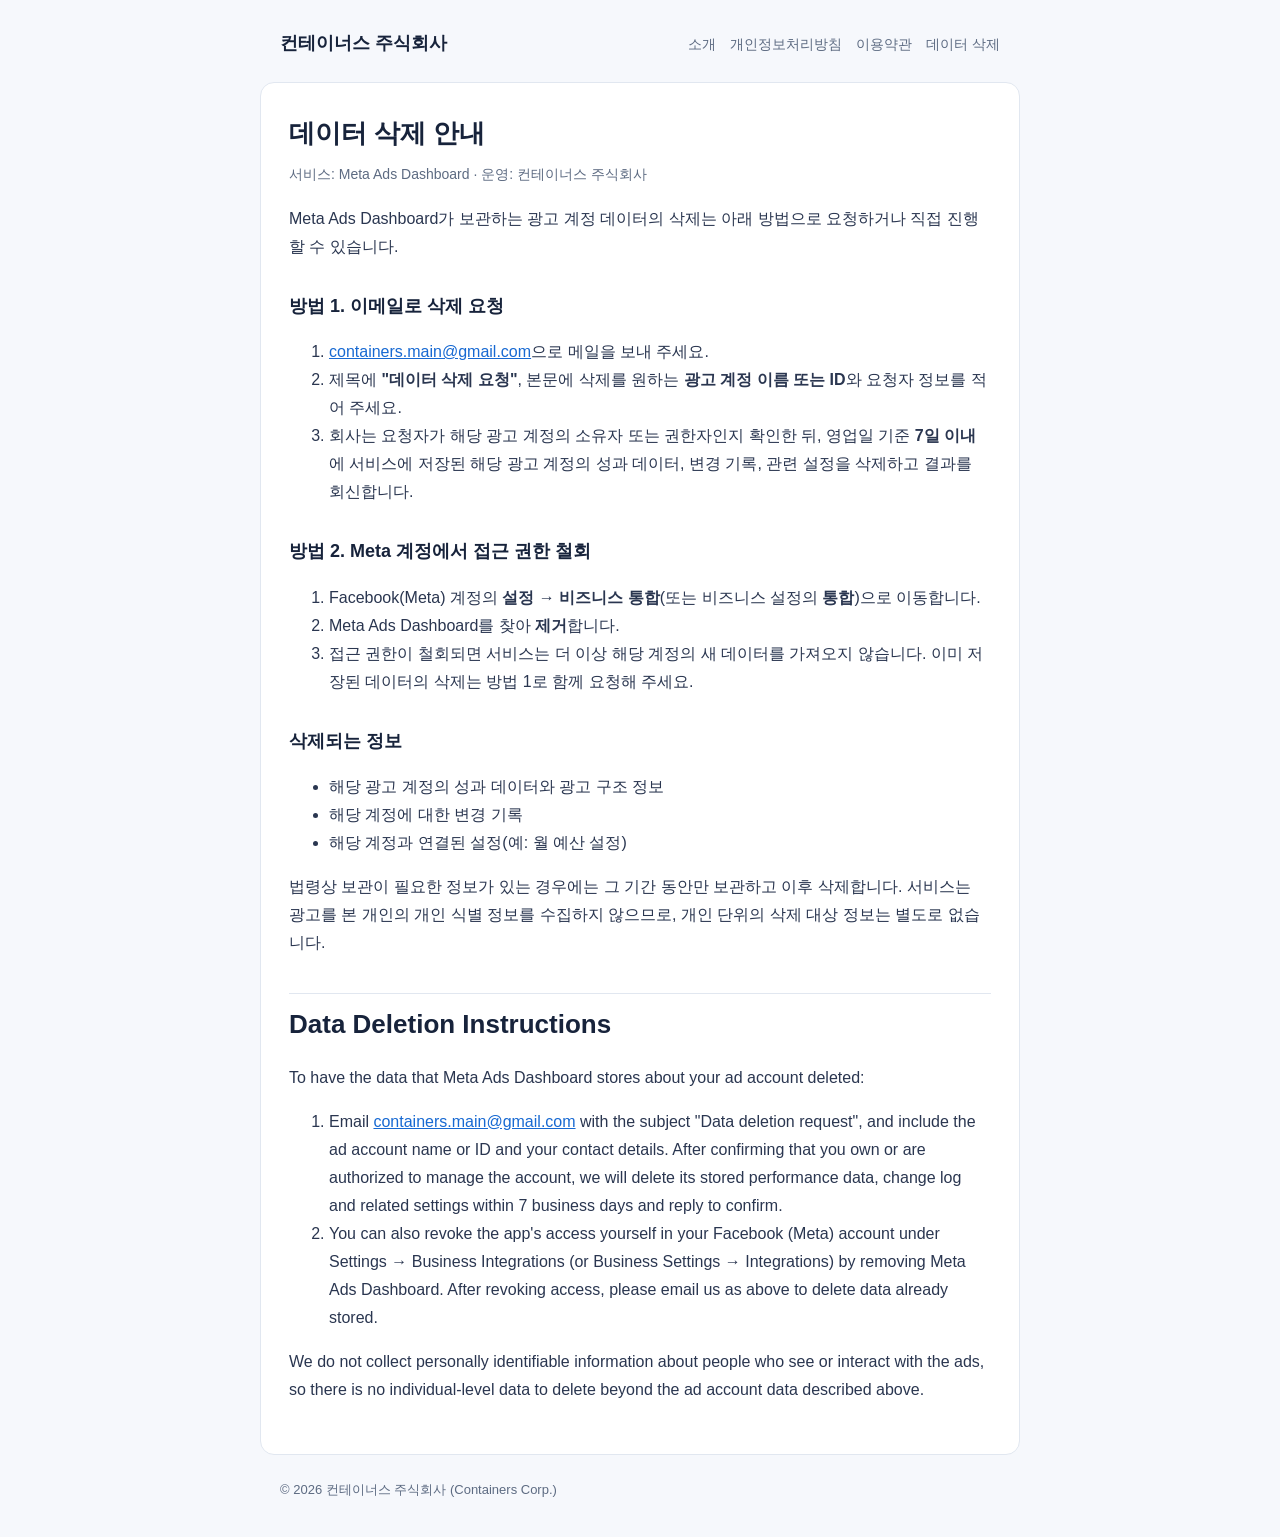
==== data-deletion.html @ 72b99f04 "Meta 앱 인증용 소개·개인정보처리방침·이용약관·데이터 삭제 안내 페이지 추가 Co-Authored-By: Claude Sonnet 5.5 <noreply@anthropic.co" ====
<!doctype html>
<html lang="ko">
<head>
<meta charset="utf-8">
<meta name="viewport" content="width=device-width,initial-scale=1">
<title>데이터 삭제 안내 · 컨테이너스 주식회사</title>
<link rel="stylesheet" href="style.css">
</head>
<body>
<header><strong>컨테이너스 주식회사</strong><nav><a href="index.html">소개</a><a href="privacy.html">개인정보처리방침</a><a href="terms.html">이용약관</a><a href="data-deletion.html">데이터 삭제</a></nav></header>
<main>
<h1>데이터 삭제 안내</h1>
<p class="meta">서비스: Meta Ads Dashboard · 운영: 컨테이너스 주식회사</p>

<p>Meta Ads Dashboard가 보관하는 광고 계정 데이터의 삭제는 아래 방법으로 요청하거나 직접 진행할 수 있습니다.</p>

<h2>방법 1. 이메일로 삭제 요청</h2>
<ol>
<li><a href="mailto:containers.main@gmail.com">containers.main@gmail.com</a>으로 메일을 보내 주세요.</li>
<li>제목에 <b>"데이터 삭제 요청"</b>, 본문에 삭제를 원하는 <b>광고 계정 이름 또는 ID</b>와 요청자 정보를 적어 주세요.</li>
<li>회사는 요청자가 해당 광고 계정의 소유자 또는 권한자인지 확인한 뒤, 영업일 기준 <b>7일 이내</b>에 서비스에 저장된 해당 광고 계정의 성과 데이터, 변경 기록, 관련 설정을 삭제하고 결과를 회신합니다.</li>
</ol>

<h2>방법 2. Meta 계정에서 접근 권한 철회</h2>
<ol>
<li>Facebook(Meta) 계정의 <b>설정 → 비즈니스 통합</b>(또는 비즈니스 설정의 <b>통합</b>)으로 이동합니다.</li>
<li>Meta Ads Dashboard를 찾아 <b>제거</b>합니다.</li>
<li>접근 권한이 철회되면 서비스는 더 이상 해당 계정의 새 데이터를 가져오지 않습니다. 이미 저장된 데이터의 삭제는 방법 1로 함께 요청해 주세요.</li>
</ol>

<h2>삭제되는 정보</h2>
<ul>
<li>해당 광고 계정의 성과 데이터와 광고 구조 정보</li>
<li>해당 계정에 대한 변경 기록</li>
<li>해당 계정과 연결된 설정(예: 월 예산 설정)</li>
</ul>
<p>법령상 보관이 필요한 정보가 있는 경우에는 그 기간 동안만 보관하고 이후 삭제합니다. 서비스는 광고를 본 개인의 개인 식별 정보를 수집하지 않으므로, 개인 단위의 삭제 대상 정보는 별도로 없습니다.</p>

<section class="en" lang="en">
<h1>Data Deletion Instructions</h1>
<p>To have the data that Meta Ads Dashboard stores about your ad account deleted:</p>
<ol>
<li>Email <a href="mailto:containers.main@gmail.com">containers.main@gmail.com</a> with the subject "Data deletion request", and include the ad account name or ID and your contact details. After confirming that you own or are authorized to manage the account, we will delete its stored performance data, change log and related settings within 7 business days and reply to confirm.</li>
<li>You can also revoke the app's access yourself in your Facebook (Meta) account under Settings → Business Integrations (or Business Settings → Integrations) by removing Meta Ads Dashboard. After revoking access, please email us as above to delete data already stored.</li>
</ol>
<p>We do not collect personally identifiable information about people who see or interact with the ads, so there is no individual-level data to delete beyond the ad account data described above.</p>
</section>
</main>
<footer>© 2026 컨테이너스 주식회사 (Containers Corp.)</footer>
</body>
</html>
---- style.css ----
:root{--ink:#17233b;--muted:#5d6b82;--line:#e1e7f0;--bg:#f6f8fc;--accent:#1769d2}
*{box-sizing:border-box}
body{margin:0;background:var(--bg);color:var(--ink);font:16px/1.75 -apple-system,BlinkMacSystemFont,"Segoe UI","Apple SD Gothic Neo","Malgun Gothic",sans-serif}
header,main,footer{max-width:760px;margin:0 auto;padding:0 20px}
header{padding-top:28px;padding-bottom:8px;display:flex;flex-wrap:wrap;gap:6px 18px;align-items:baseline;justify-content:space-between}
header strong{font-size:18px}
nav a{margin-left:14px;color:var(--muted);text-decoration:none;font-size:14px}
nav a:hover{color:var(--accent)}
main{background:#fff;border:1px solid var(--line);border-radius:14px;padding:28px 28px 34px;margin-top:14px;margin-bottom:24px}
h1{font-size:26px;margin:0 0 6px}
h2{font-size:18px;margin:30px 0 8px}
p,li{color:#2a3650}
.meta{color:var(--muted);font-size:14px;margin:0 0 18px}
.en{margin-top:36px;padding-top:8px;border-top:1px solid var(--line)}
a{color:var(--accent)}
footer{color:var(--muted);font-size:13px;padding-bottom:36px}
@media(max-width:560px){main{padding:20px 18px 26px}h1{font-size:22px}}
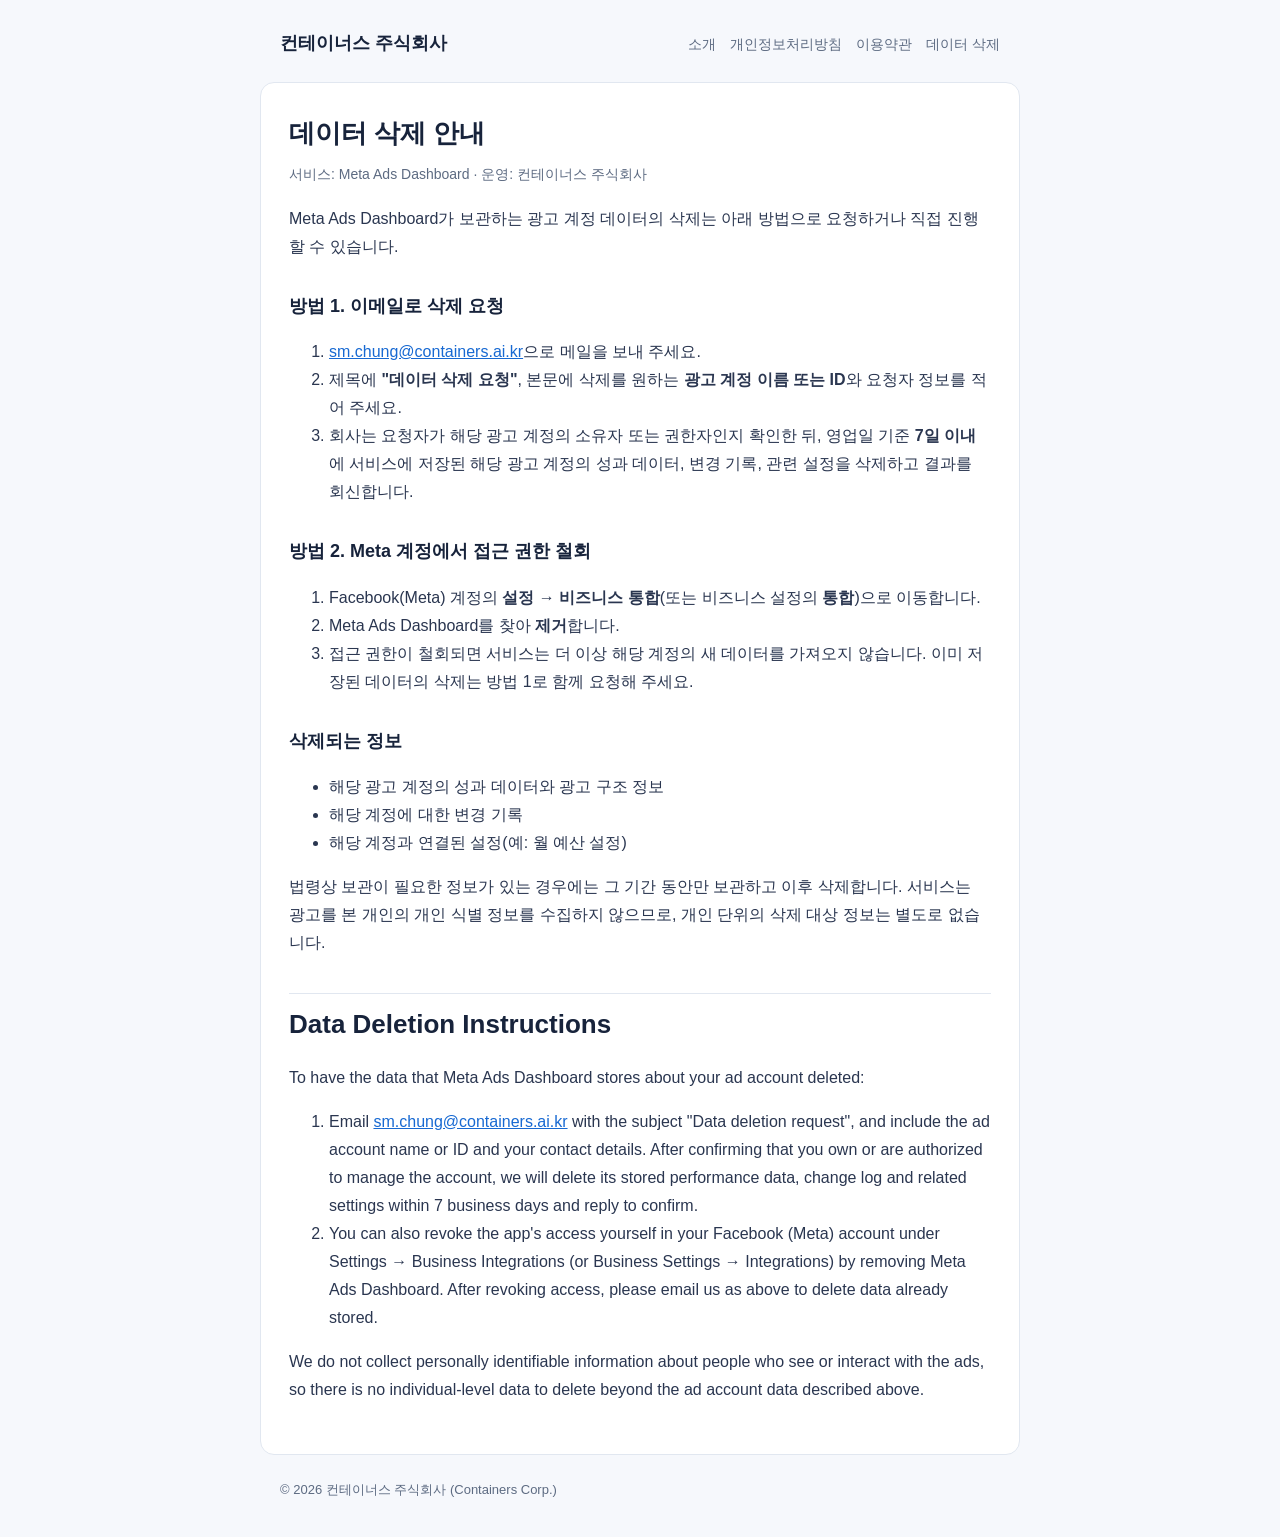
==== commit 319ce905: "문의 이메일을 sm.chung@containers.ai.kr로 변경 Co-Authored-By: Claude Sonnet 5.5 <noreply@anthropic.com> Clau" ====
--- a/data-deletion.html
+++ b/data-deletion.html
@@ -16,7 +16,7 @@
 
 <h2>방법 1. 이메일로 삭제 요청</h2>
 <ol>
-<li><a href="mailto:containers.main@gmail.com">containers.main@gmail.com</a>으로 메일을 보내 주세요.</li>
+<li><a href="mailto:sm.chung@containers.ai.kr">sm.chung@containers.ai.kr</a>으로 메일을 보내 주세요.</li>
 <li>제목에 <b>"데이터 삭제 요청"</b>, 본문에 삭제를 원하는 <b>광고 계정 이름 또는 ID</b>와 요청자 정보를 적어 주세요.</li>
 <li>회사는 요청자가 해당 광고 계정의 소유자 또는 권한자인지 확인한 뒤, 영업일 기준 <b>7일 이내</b>에 서비스에 저장된 해당 광고 계정의 성과 데이터, 변경 기록, 관련 설정을 삭제하고 결과를 회신합니다.</li>
 </ol>
@@ -40,7 +40,7 @@
 <h1>Data Deletion Instructions</h1>
 <p>To have the data that Meta Ads Dashboard stores about your ad account deleted:</p>
 <ol>
-<li>Email <a href="mailto:containers.main@gmail.com">containers.main@gmail.com</a> with the subject "Data deletion request", and include the ad account name or ID and your contact details. After confirming that you own or are authorized to manage the account, we will delete its stored performance data, change log and related settings within 7 business days and reply to confirm.</li>
+<li>Email <a href="mailto:sm.chung@containers.ai.kr">sm.chung@containers.ai.kr</a> with the subject "Data deletion request", and include the ad account name or ID and your contact details. After confirming that you own or are authorized to manage the account, we will delete its stored performance data, change log and related settings within 7 business days and reply to confirm.</li>
 <li>You can also revoke the app's access yourself in your Facebook (Meta) account under Settings → Business Integrations (or Business Settings → Integrations) by removing Meta Ads Dashboard. After revoking access, please email us as above to delete data already stored.</li>
 </ol>
 <p>We do not collect personally identifiable information about people who see or interact with the ads, so there is no individual-level data to delete beyond the ad account data described above.</p>
